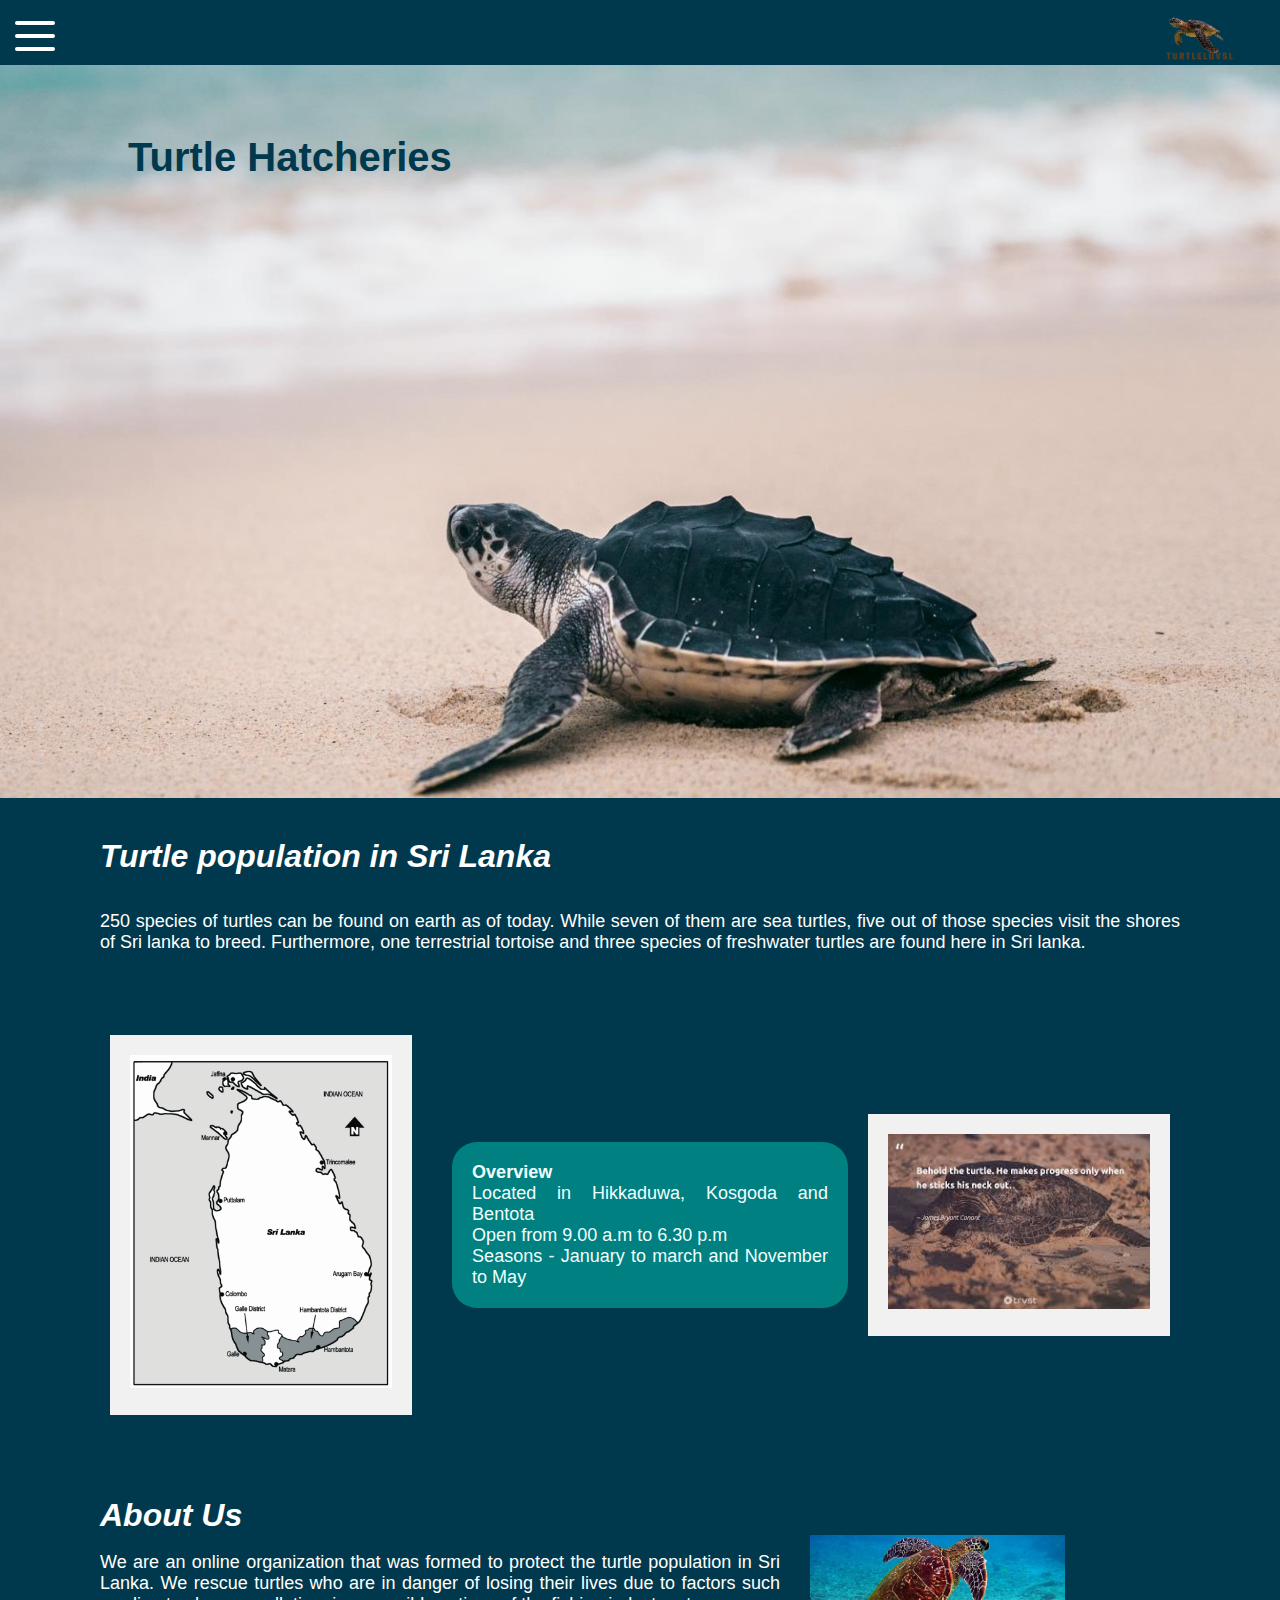
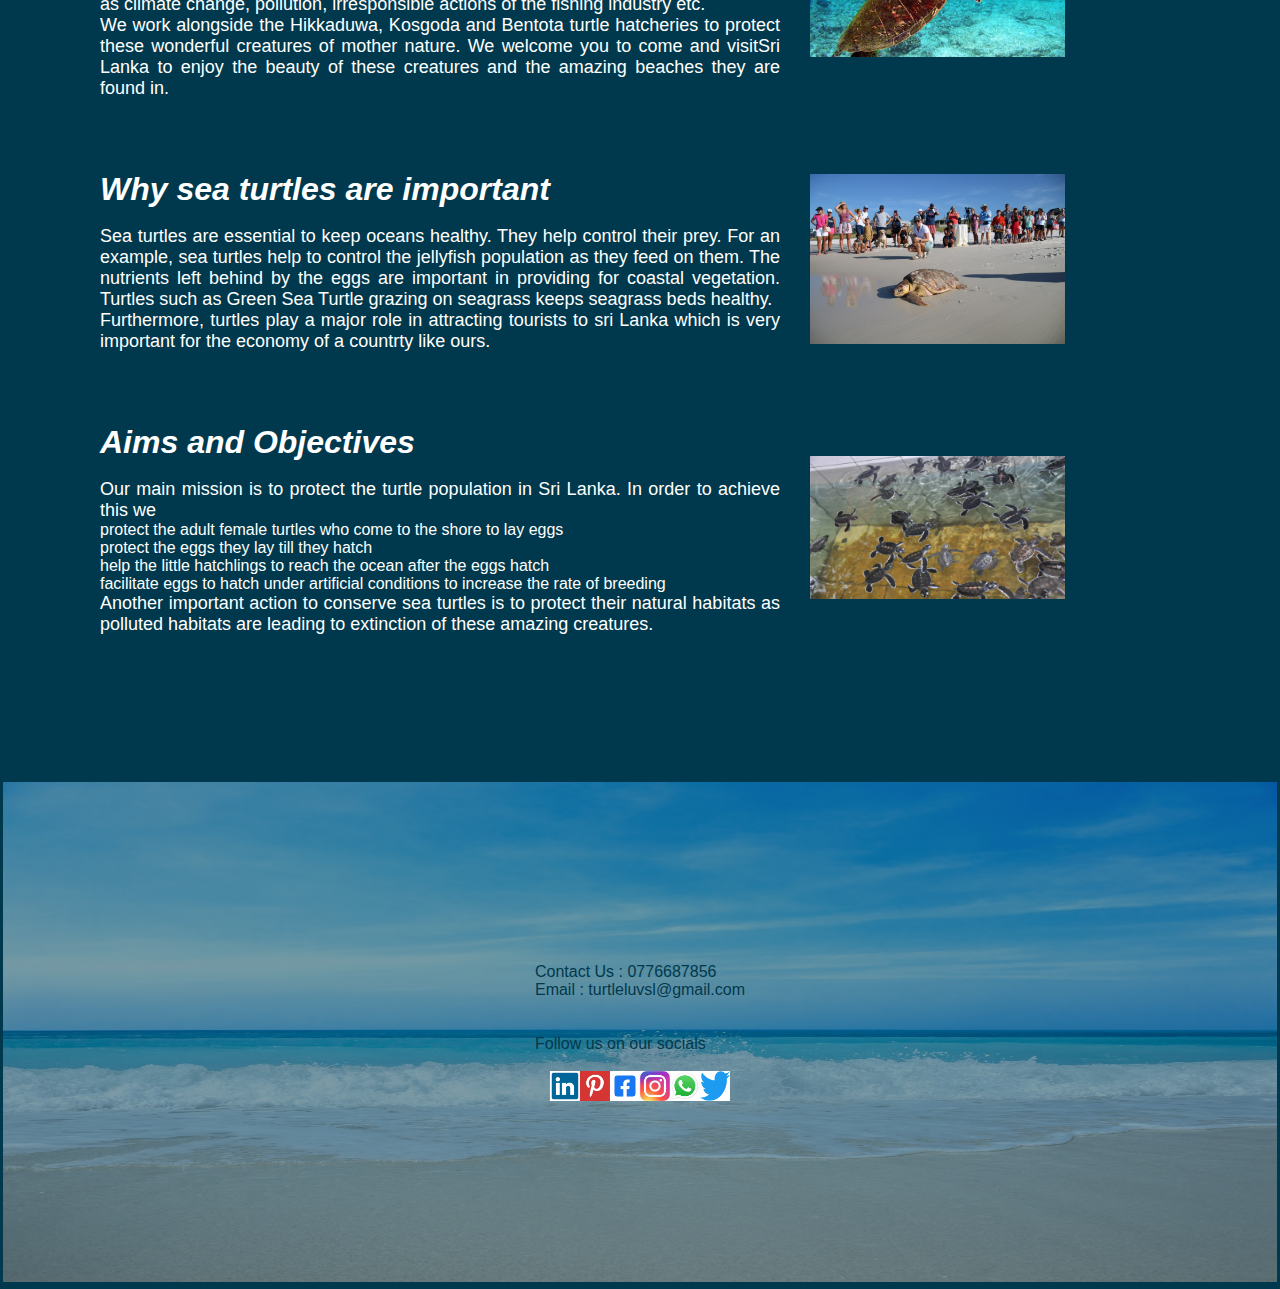
==== index.html @ 76ebf82e "Add files via upload" ====
<!DOCTYPE html>
<html lang="en">

<head>
    <meta charset="UTF-8">
    <meta http-equiv="X-UA-Compatible" content="IE=edge">
    <meta name="viewport" content="width=device-width, initial-scale=1.0">
    <title>home page</title>
    <link rel="stylesheet" href="styles.css">
</head>

<body>
    <div class="container1">
        <input type="checkbox" id="toggle">
        <nav class="mainNav">
            <label class="navBar-toggle" for="toggle">
                <span class="bar"></span>
                <span class="bar"></span>
                <span class="bar"></span>
            </label>
            <ul>
                <a href="index.html">
                    <li class="active">Home</li>
                </a>
                <a href="turtle_categories.html">
                    <li>Categories of Turtles</li>
                </a>
                <a href="Threats.html">
                    <li>Threats</li>
                </a>
                <a href="Hikkaduwa.html">
                    <li>Hikkaduwa Turtle Hatchery</li>
                </a>
                <li>
                    <a href="#">Other Hatcheries</a>
                    <ul class="dropdown">
                        <a href="Kosgoda.html">
                            <li>Kosgoda</li>
                        </a>
                        <a href="Bentota.html">
                            <li>Bentota</li>
                        </a>
                    </ul>
                </li>
                <a href="Purchase_and_Donate.html">
                    <li>Purchase and Donate</li>
                </a>
 
            </ul>
            <img class="logo" src="images\turtleluvsl.png" alt="logo">
        </nav>
    </div>

    <img class="headerimg" src="images\homepage3.jpg">
    <!-- heading on header image-->
    <div class="centered">
        <h2 class="heading">Turtle Hatcheries</h2>
    </div>




    </header>
    <br>
    <br>
    <br>

    <div class="mainbody">
        <div class="intropara">
        <h1><i><b>Turtle population in Sri Lanka</b></i></h1>
        <br>
        <br>
        <p>
            250 species of turtles can be found on earth as of today. While seven of them are sea turtles, five out of
            those species visit the shores of Sri lanka to
            breed. Furthermore, one terrestrial tortoise and three species of freshwater turtles are found here in Sri
            lanka.
        </p>
    </div>
        <br>
        <br>
        <br>
        <br>
        <!--flex box intro-->
        <section>
            <div class="flex-container">

                <div>
                    <img class="gallery"
                        src="images\Map-of-Sri-Lanka-showing-in-shading-main-areas-in-which-turtle-hatcheries-associated.ppm">
                </div>
                <div id="overview">
                    <h4>Overview</h4>
                    <ul>
                        <li>Located in Hikkaduwa, Kosgoda and Bentota</li>
                        <li>Open from 9.00 a.m to 6.30 p.m</li>
                        <li>Seasons - January to march and November to May</li>
                    </ul>
                </div>
                <div>
                    <img class="gallery" src="images\quote.jpg">
                </div>
            </div>
        </section>
        <br>
        <br>
        <br>
        <br>

        <section>

            <div class="container2">
                <div class="text">
                    <i>
                        <h1>About Us</h1>
                    </i>
                    <br>
                    <p>
                        We are an online organization that was formed to protect the turtle population in Sri Lanka. We
                        rescue turtles who are in danger of losing their
                        lives due to factors such as climate change, pollution, irresponsible actions of the fishing
                        industry etc.
                    </p>
                    <p>
                        We work alongside the Hikkaduwa, Kosgoda and Bentota turtle hatcheries to protect these
                        wonderful creatures of mother nature. We welcome you to come
                        and visitSri Lanka to enjoy the beauty of these creatures and the amazing beaches they are found
                        in.
                    </p>
                </div>

                <div class="image">
                    <img class="gallery" src="images\homepage.jpg">
                </div>

            </div>


        </section>
        <br>
        <br>
        <br>
        <br>


        <section>

            <div class="container2">

                <div class="text">
                    <h1><i>Why sea turtles are important</i></h1>
                    <br>
                    <p>
                        Sea turtles are essential to keep oceans healthy. They help control their prey. For an example,
                        sea turtles help to control the jellyfish population
                        as they feed on them. The nutrients left behind by the eggs are important in providing for
                        coastal vegetation. Turtles such as Green Sea Turtle
                        grazing on seagrass keeps seagrass beds healthy.
                    </p>
                    <p>
                        Furthermore, turtles play a major role in attracting tourists to sri Lanka which is very
                        important for the economy of a countrty like ours.
                    </p>
                </div>

                <div class="image">
                    <img class="gallery" src="images\tourism_homepg.jpg">
                </div>
            </div>

        </section>
        <br>
        <br>
        <br>
        <br>


        <section>

            <div class="container2">
                <div class="text">
                    <h1><i>Aims and Objectives</i></h1>
                    <br>
                    <p>
                        Our main mission is to protect the turtle population in Sri Lanka. In order to achieve this we
                    <ol>
                        <li>protect the adult female turtles who come to
                            the shore to lay eggs</li>
                        <li>protect the eggs they lay till they hatch</li>
                        <li>help the little hatchlings to reach the ocean after the eggs hatch</li>
                        <li>facilitate eggs to hatch under artificial conditions to increase the rate of breeding</li>
                    </ol>
                    </p>
                    <p>
                        Another important action to conserve sea turtles is to protect their natural habitats as
                        polluted habitats are leading to extinction of these
                        amazing creatures.
                    </p>
                </div>
                <div class="image">
                    <img class="gallery" src="images\turtle_hatchery_homepg.jpg">
                </div>

            </div>
        </section>
        <br>
        <br>
        <br>
        <br>
        <br>
        <br>
        <br>
        <br>
    </div>





    <footer>

        <!--references - 
        SEE TURTLES, 5605 SOUTHEAST RURAL STREET, PORTLAND, OR, 97206, UNITED STATES800-215-0378 -->
        <div class="footer1">
            <img class="footerimg" src="images\ocean.jpg">
            <div class="centered2">
                Contact Us : 0776687856 <br>
                Email : turtleluvsl@gmail.com
                <br>
                <br>
                <br>
                Follow us on our socials
                <br>
                <br>
                <!--socials in the footer-->
                <div class="flex-container1">
                    <div>
                        <img class="socials" src="images\linkedin.png">
                    </div>
                    <div>
                        <img class="socials" src="images\pinterest.png">
                    </div>
                    <div>
                        <img class="socials" src="images\facebook.png">
                    </div>
                    <div>
                        <img class="socials" src="images\insta.jpg">
                    </div>
                    <div>
                        <img class="socials" src="images\whatsapp.jpg">
                    </div>
                    <div>
                        <img class="socials" src="images\twitter.png">
                    </div>
                </div>
            </div>
        </div>

    </footer>

</body>

</html>
---- styles.css ----
* {
  align-items: center;
  text-align: justify;
  text-decoration: none;
  list-style-type: none;
  padding: 0;
  margin: 0;
  font-family: 'Segoe UI', Tahoma, Geneva, Verdana, sans-serif;
}

body {
  color: white;
  font-family: Verdana, Geneva, Tahoma, sans-serif;
  font-family: Lucida Sans;
  background-color: #00394d;
}



.mainbody {
  margin-right: 200px;
  margin-left: 200px;
  align-content: center;
}

.h11 {
  color: azure;
  font-size: xx-large;
  background-size: auto;
  background-color: teal;
  text-align: center;

}



.container1 {
  position: relative;
  text-align: center;
  color: black;

}



/* Centre text*/
.centered {
  position: absolute;
  top: 15%;
  left: 10%;
  color: #FFF;
}

.centered2 {
  position: absolute;
  top: 50%;
  left: 55%;
}

.heading {
  color: #00394d;
  margin-top: 10%;
  font-size: 70px;
}

.heading2 {
  color: white;
  margin-top: 0%;
  font-size: 70px;
  margin-top: 7%;
}

.logo {
  width: 70px;
  height: auto;
  margin-top: 10px;
  margin-right: 30px;
}

.mainNav {
  display: flex;
  background-color:#00394d; 
  color: #fff;
  justify-content: space-between;
  padding: 0 15px;
  height: 65px;
  line-height: 65px;  
}
.mainNav ul {
  display: flex;
  list-style-type: none;
  padding: 0;
  margin: 0;
}
.mainNav ul li {
  position: relative;
  cursor: pointer;
  height: 100%;
  padding: 0 15px;
  transition: 0.4s;  
  text-align: center; 
  font-size: 15px;
}
.mainNav ul a {
  text-decoration: none;
  color: #EAF6FF;
  line-height: 65px;
  font-weight: 500;

}
.mainNav ul li .dropdown{
  width: 100%;
  background:#00394d;
  position:relative;
  z-index: 999;
  display: none;
}
.mainNav ul li .dropdown a{
  display: block;
  padding: 0;
}
.mainNav ul li.active,
.mainNav ul li:hover {
  background:rgb(59, 138, 138);
  transition: 0.4s ease-in-out;
}
.mainNav ul li:hover ul.dropdown{
  display: block;
  
}
.mainNav .navBar-toggle{
  display: none;
  height: min-content;
  margin: 16px 0 0 0;
  cursor: pointer;
  align-items: center;
}
.mainNav .navBar-toggle .bar{
  width: 40px;
  height: 4px;
  margin-bottom: 9px;
  border-radius: 3px;
  background-color: white;
  transition: .4s;
}
input#toggle{
  display: none;
}
input:checked ~ .mainNav ul{
  transform: translateY(0);
  z-index: 0;
}
input:checked ~ .mainNav .navBar-toggle{
  margin: 37px 37px 0 0 ;
  z-index: 1;
}
input:checked ~ .mainNav .navBar-toggle .bar:nth-child(1){

  position: absolute;
  transform: rotate(45deg);
}
input:checked ~ .mainNav .navBar-toggle .bar:nth-child(2){
  display: none;
}
input:checked ~ .mainNav .navBar-toggle .bar:nth-child(3){
  position: absolute;
  transform: rotate(-45deg);
}

.headerimg {
  width: 100%;
  height: auto;
}


.flex-container {
  display: flex;
  justify-content: space-around;
}

.flex-container>div {
  background-color: #f1f1f1;
  margin: 10px;
  padding: 20px;
  font-size: 30px;
}

.ulist {
  display: list-item;

}

#overview {
  color: azure;
  background-color: teal;
  font-size: large;
  align-content: center;
  margin-left: 30px;
  padding-left: 20px;
  border-radius: 25px;

}

.container2 {
  display: grid;
  align-items: center;
  grid-template-columns: 8fr 3fr 1fr;
  column-gap: 30px;

}

img {
  max-width: 100%;
  max-height: 100%;
}


.footer1 {
  position: relative;
  text-align: center;
}

.centered2 {
  position: absolute;
  top: 50%;
  left: 50%;
  transform: translate(-50%, -50%);
}

.container4 {
  opacity: 30%;
}

footer {
  text-align: center;
  padding: 3px;
  color: #00394d;

}

.footerimg {
  width: 100%;
  height: 500px;
  opacity: 0.5;
  margin: 0px 0px 0px 0px;
}

.flex-container1 {
  display: flex;
  justify-content: center;
}

.flex-container1>div {
  margin: 0;

}

.socials {
  height: 30px;
  width: 30px;
}

table {
  align-items: center;
  align-self: center;
  border-color: azure;
  width: 80%;
  font-size: x-large;
}

th,
td {
  padding: 10px;
  text-align: center;
  border-spacing: 7px;
}

p {
  font-size: large;
}

.hikkaduwa-container {
  display: flex;
  justify-content: center;
  padding: 40px;
}

.box {
  background-color: grey;
  width: 600px;
  border: 15px solid rgb(17, 89, 9);
  padding: 50px;
  margin-top: 100px;
  margin-bottom: 100px;
  font-size: x-large;
  align-items: start;
  border-radius: 25px;
}

.flex-container2 {
  display: flex;
  justify-content: space-between;
  transition: transform .2s;
}

.flex-container2 :hover {
  transform: scale(1.2);
}

.gallery {
  width: 300px;
  height: auto;
}

.flex-container3 {
  display: flex;
  justify-content: space-around;
  transition: transform .2s;
}

.flex-container3 :hover {
  transform: scale(1.2);
}


.button {
  color: purple;
}

.quote {
  width: 80%;
  font-size: 70px;
  background-color: #4c91aa;
  color: #ecf1f3;
  border: 10px solid rgb(21, 16, 98);
  border-radius: 25px;
  padding-left: 30px;
  padding-bottom: 30px;
  padding-right: 30px;
  padding-top: 30px;
  margin-right: 50px;
  align-items: start;
}

.para {
  width: 100%;
  text-align: justify;
  margin-left: 30px;

}

.purchases {
  background-color: rgb(184, 179, 179);
  color: #00394d;
}

.purchases td {
  width: 40%;
}

.form {
  text-align: justify;
  margin-left: 400px;
  margin-right: 400px;
  color: #00394d;
  background-color: #4c91aa;
  padding-left: 50px;
  font-size: larger;
  border-radius: 25px;

}

.threatsimg {
  width: 600px;
  height: auto;
  border-radius: 50px;
}

.categories {
  width: 300px;
  height: auto;
  border-style: solid;
}

.theadings {
  background-color: teal;
  font-size: larger
}

.trows {
  background-color: azure;
  color: teal;
}

h3 {
  color: gray;
}

.purchaseintro {
  font-size: larger;
}

.links {
  color: #c09d74;
}

.links a {
  color: #4c91aa;
}

.address {
  column-count: 50;
  row-gap: 3;
}

.book_now{
  width: 200px;
  height: auto;
  font-size: 30px;
  text-align: center;
  background-color: grey;
  border: 2px;
}

@media (max-width: 1368px) {
  .mainNav {
    padding: 0m;
  }

  .mainNav ul li {
    padding: 0 5px;
  }

  .mainNav ul {
    display: grid;
    position: absolute;
    background: rgb(0, 162, 255, 0.8);
    width: 100%;
    top: 75px;
    left: 0;
    transform: translateY(-100%);
    z-index: -1;
    transition: 0.6s;
  }

  .mainNav ul li {
    padding-left: 45px;
  }

  .mainNav .navBar-toggle {
    display: grid !important;
  }
  .form{
    width: 500px;
    margin-left: 40px;
  }
}

@media screen and (max-width: 1500px) {
  .heading {
    color: #00394d;
    margin-top: 0%;
    font-size: 40px;
  }

  .mainbody {
    margin-left: 100px;
    margin-right: 100px;
  }

  .caption {
    font-size: medium;

  }
}

@media screen and (max-width: 900px) {
  .flex-container {
    display: block;
    align-self: center;
    background-color: #00394d;
  }
  .centered{
    margin-top: 50px;
  }
  .heading{
    margin: 0;
  }
  .container2 {
    display: block;
  }

  .mainbody {
    margin-left: 80px;
    margin-right: 80px;
  }

  iframe {
    align-self: center;
    width: 90%;
  }

  .hikkaduwa-container {
    display: block;
    justify-content: center;
    padding: 20px;
  }

  .flex-container2,
  .flex-container3 {
    display: block;
  }

  .box {
    margin-right: 5px;
    width: 400px;
  }

  .form {
    font-size: larger;
    padding-left: 10px;
  }

}

@media (max-width:600px) {
  .mainbody {
    margin-left: 40px;
    margin-right: 0px;
    line-height: 30px;
  }
  .centered{
    margin: 0;
    padding: 0;
  }
  .heading,
  .heading2{
  color: #e8eeee;
  margin-top: 0;
  font-size: medium;
}
  .flex-container {
    width: 90%;
  }

  #overview {
    font-size: smaller;
  }

  .container2 {
    width: 90%;
    font-size: smaller;
    margin-right: 0;
  }

  .container2 h1 {
    font-size: medium;
  }

  .container2 p {
    align-items: justify;
  }

  .categoriestable {
    width: 90%;
    align-self: center;
  }

  .box {
    width: 300px;
  }

  .mapcaption {
    font-size: small;
  }

  .h11 {
    font-size: medium;
  }

  .quote {
    font-size: small;
  }

  .gallery {
    width: 90%;
  }

  .threatsimg {
    width: 90%;
  }

  .threats {
    font-size: medium;
  }

  .purchases {
    width: 90%;
  }

  .footerimg {
    width: 100%;
  }
  .intropara,
  .purchaseintro{
    margin-right: 20px;
  }
  .links{
    margin-right: 20px;
  }
  .categoriestable{
    width: 300px;
  }
  .form{
    width: 400px;
  }

}
@media (max-width:450px){
  .categoriestable{
    display: none;
  }
  .centered{
    font-size: smaller;
  }
  .box{
    width: 200px;
  }
  .form{
    margin-left: 10px;
    width: 300px;
  }
}
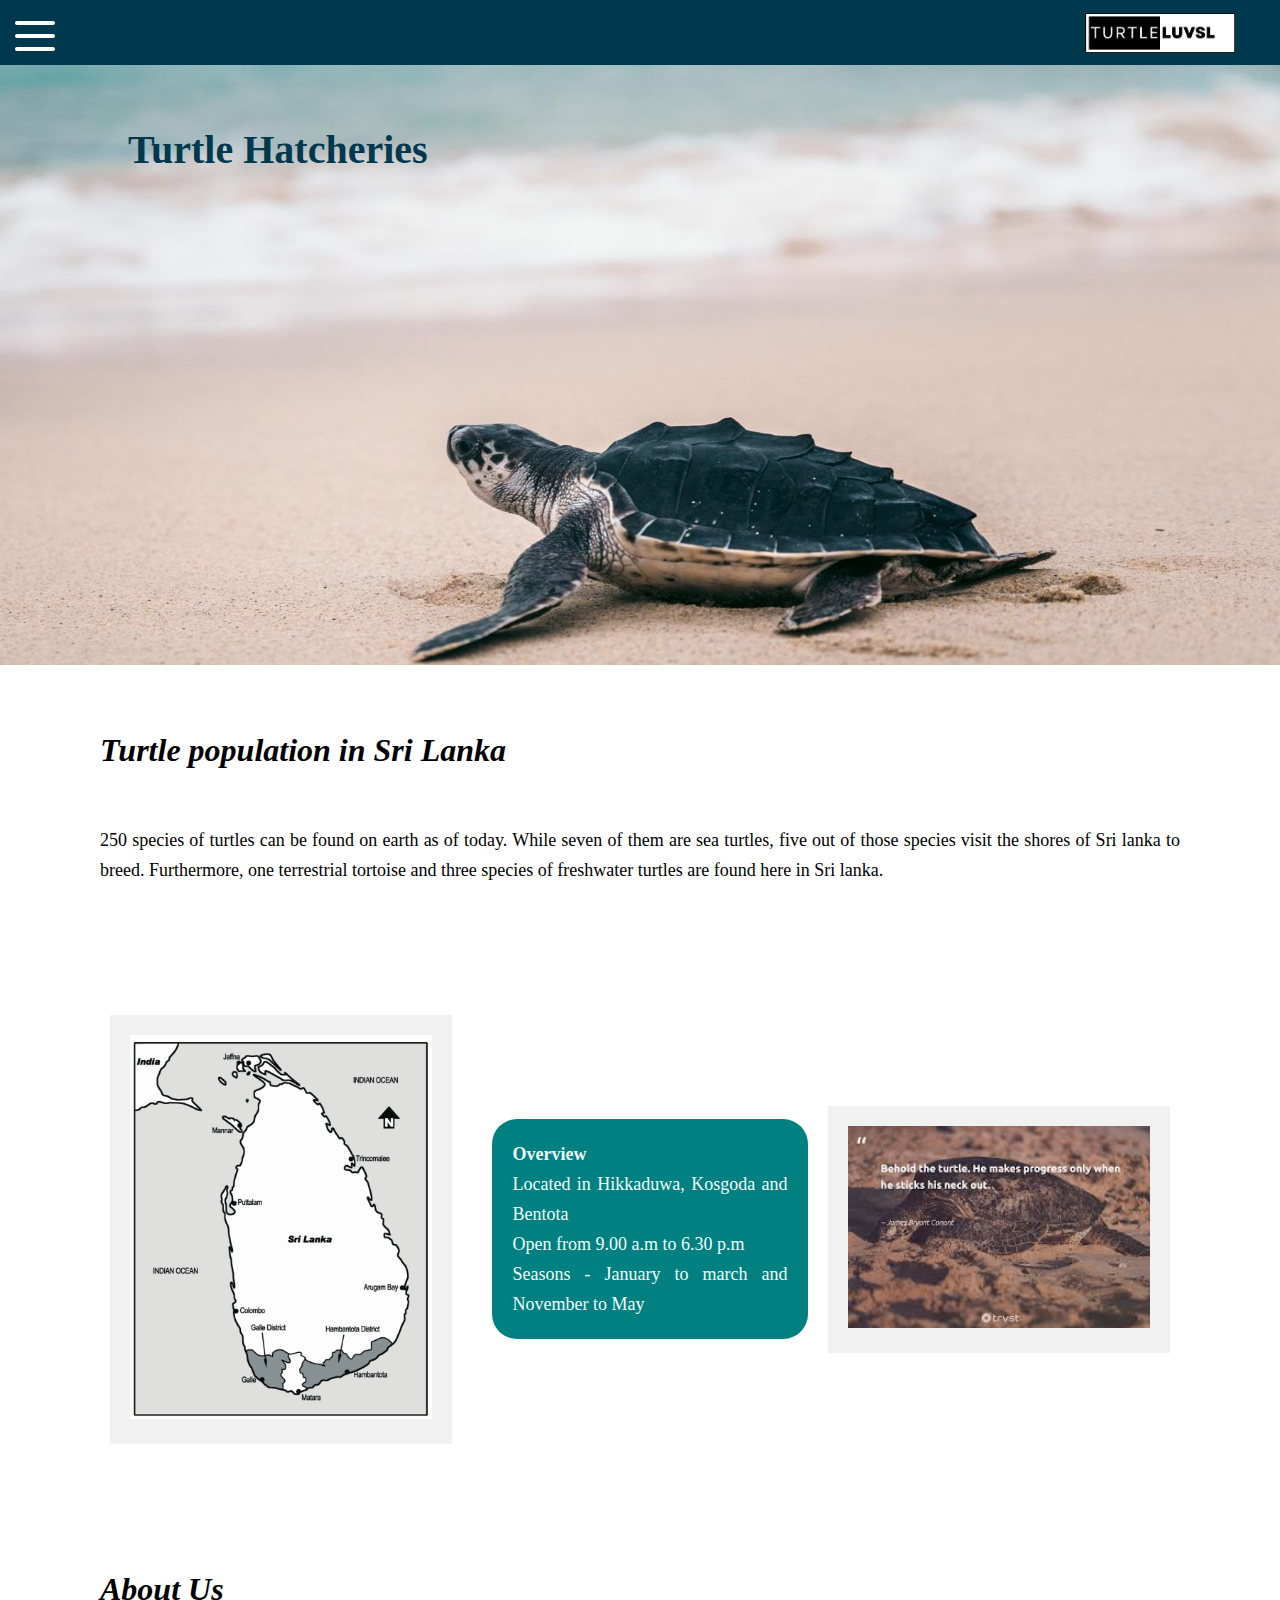
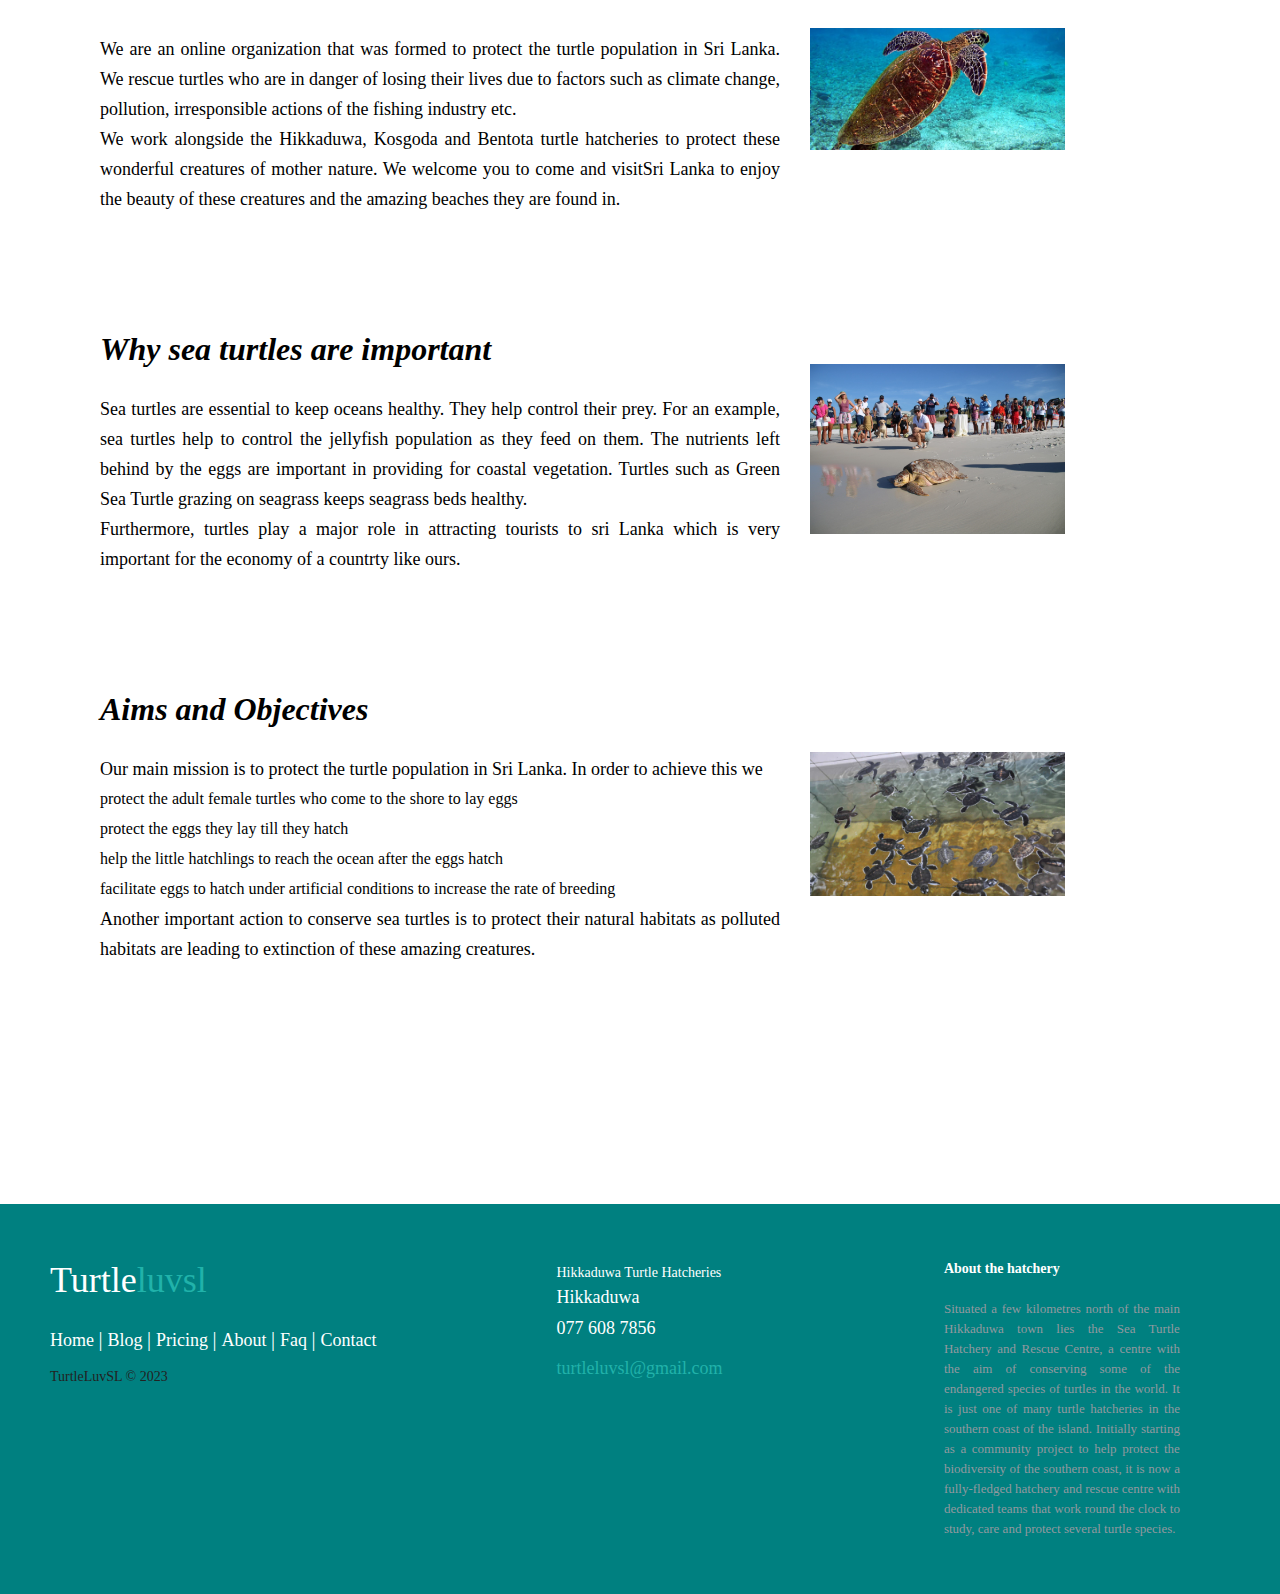
==== commit 6ad074a9: "Add files via upload" ====
--- a/index.html
+++ b/index.html
@@ -18,6 +18,7 @@
                 <span class="bar"></span>
                 <span class="bar"></span>
             </label>
+            <img class="logo" src="images\1.png" alt="logo">
             <ul>
                 <a href="index.html">
                     <li class="active">Home</li>
@@ -47,7 +48,7 @@
                 </a>
  
             </ul>
-            <img class="logo" src="images\turtleluvsl.png" alt="logo">
+           
         </nav>
     </div>
 
@@ -217,46 +218,64 @@
 
 
 
-    <footer>
-
-        <!--references - 
-        SEE TURTLES, 5605 SOUTHEAST RURAL STREET, PORTLAND, OR, 97206, UNITED STATES800-215-0378 -->
-        <div class="footer1">
-            <img class="footerimg" src="images\ocean.jpg">
-            <div class="centered2">
-                Contact Us : 0776687856 <br>
-                Email : turtleluvsl@gmail.com
-                <br>
-                <br>
-                <br>
-                Follow us on our socials
-                <br>
-                <br>
-                <!--socials in the footer-->
-                <div class="flex-container1">
-                    <div>
-                        <img class="socials" src="images\linkedin.png">
-                    </div>
-                    <div>
-                        <img class="socials" src="images\pinterest.png">
-                    </div>
-                    <div>
-                        <img class="socials" src="images\facebook.png">
-                    </div>
-                    <div>
-                        <img class="socials" src="images\insta.jpg">
-                    </div>
-                    <div>
-                        <img class="socials" src="images\whatsapp.jpg">
-                    </div>
-                    <div>
-                        <img class="socials" src="images\twitter.png">
-                    </div>
-                </div>
-            </div>
+    <footer class="footer-distributed">
+
+        <div class="footer-left">
+    
+          <h3>Turtle<span>luvsl</span></h3>
+    
+          <p class="footer-links">
+            <a href="#" class="link-1">Home</a>
+            
+            <a href="#">Blog</a>
+          
+            <a href="#">Pricing</a>
+          
+            <a href="#">About</a>
+            
+            <a href="#">Faq</a>
+            
+            <a href="#">Contact</a>
+          </p>
+    
+          <p class="footer-company-name">TurtleLuvSL © 2023</p>
         </div>
-
-    </footer>
+    
+        <div class="footer-center">
+    
+          <div>
+            <i class="fa fa-map-marker"></i>
+            <p><span>Hikkaduwa Turtle Hatcheries</span> Hikkaduwa</p>
+          </div>
+    
+          <div>
+            <i class="fa fa-phone"></i>
+            <p>077 608 7856</p>
+          </div>
+    
+          <div>
+            <i class="fa fa-envelope"></i>
+            <p><a href="turtleluvsl@gmail.com">turtleluvsl@gmail.com</a></p>
+          </div>
+    
+        </div>
+    
+        <div class="footer-right">
+    
+          <p class="footer-company-about">
+            <span>About the hatchery</span>
+            Situated a few kilometres north of the main Hikkaduwa town lies the Sea Turtle
+                            Hatchery and Rescue Centre, a centre with the aim of conserving
+                            some of the endangered species of turtles in the world. It is just one of many turtle hatcheries
+                            in the southern coast of the island. Initially
+                            starting as a community project to help protect the biodiversity of the southern coast, it is
+                            now a fully-fledged hatchery and rescue centre with
+                            dedicated teams that work round the clock to study, care and protect several turtle species.
+          </p>
+    
+        </div>
+    
+      </footer>
 
 </body>
 
--- a/styles.css
+++ b/styles.css
@@ -9,10 +9,11 @@
 }
 
 body {
-  color: white;
+  background-color: white;
   font-family: Verdana, Geneva, Tahoma, sans-serif;
   font-family: Lucida Sans;
-  background-color: #00394d;
+  color:black;
+  line-height: 30px;
 }
 
 
@@ -71,9 +72,9 @@
 }
 
 .logo {
-  width: 70px;
+  width: 150px;
   height: auto;
-  margin-top: 10px;
+  margin-top: 1px;
   margin-right: 30px;
 }
 
@@ -99,7 +100,7 @@
   padding: 0 15px;
   transition: 0.4s;  
   text-align: center; 
-  font-size: 15px;
+  font-size: 18px;
 }
 .mainNav ul a {
   text-decoration: none;
@@ -169,7 +170,7 @@
 
 .headerimg {
   width: 100%;
-  height: auto;
+  height: 600px;
 }
 
 
@@ -283,6 +284,7 @@
   display: flex;
   justify-content: center;
   padding: 40px;
+ 
 }
 
 .box {
@@ -308,7 +310,7 @@
 }
 
 .gallery {
-  width: 300px;
+  width: 400px;
   height: auto;
 }
 
@@ -326,6 +328,7 @@
 .button {
   color: purple;
 }
+
 
 .quote {
   width: 80%;
@@ -340,6 +343,8 @@
   padding-top: 30px;
   margin-right: 50px;
   align-items: start;
+  height: 400px;
+  line-height: 100px;
 }
 
 .para {
@@ -382,10 +387,6 @@
   border-style: solid;
 }
 
-.theadings {
-  background-color: teal;
-  font-size: larger
-}
 
 .trows {
   background-color: azure;
@@ -400,9 +401,7 @@
   font-size: larger;
 }
 
-.links {
-  color: #c09d74;
-}
+
 
 .links a {
   color: #4c91aa;
@@ -414,12 +413,15 @@
 }
 
 .book_now{
-  width: 200px;
-  height: auto;
-  font-size: 30px;
+  width: 300px;
+  height: 80px;
+  font-size: 40px;
   text-align: center;
-  background-color: grey;
+  background-color:  rgb(25, 25, 92);
+  color: rgb(236, 236, 242);
   border: 2px;
+  border-radius: 8px;
+  margin-left: 400px;
 }
 
 @media (max-width: 1368px) {
@@ -580,6 +582,7 @@
 
   .quote {
     font-size: small;
+  
   }
 
   .gallery {
@@ -630,4 +633,196 @@
     margin-left: 10px;
     width: 300px;
   }
+}
+
+
+/*footer*/
+@import url(https://fonts.googleapis.com/css?family=Open+Sans:400,500,300,700);
+
+* {
+  font-family: Open Sans;
+}
+
+
+
+.footer-distributed {
+  background: teal;
+  box-shadow: 0 1px 1px 0 rgba(0, 0, 0, 0.12);
+  box-sizing: border-box;
+  width: 100%;
+  text-align: left;
+  font: bold 16px sans-serif;
+  padding: 55px 50px;
+}
+
+.footer-distributed .footer-left,
+.footer-distributed .footer-center,
+.footer-distributed .footer-right {
+  display: inline-block;
+  vertical-align: top;
+}
+
+/* Footer left */
+
+.footer-distributed .footer-left {
+  width: 40%;
+}
+
+/* The company logo */
+
+.footer-distributed h3 {
+  color: #ffffff;
+  font: normal 36px 'Open Sans', cursive;
+  margin: 0;
+}
+
+.footer-distributed h3 span {
+  color: lightseagreen;
+}
+
+/* Footer links */
+
+.footer-distributed .footer-links {
+  color: #ffffff;
+  margin: 20px 0 12px;
+  padding: 0;
+}
+
+.footer-distributed .footer-links a {
+  display: inline-block;
+  line-height: 1.8;
+  font-weight: 400;
+  text-decoration: none;
+  color: inherit;
+}
+
+.footer-distributed .footer-company-name {
+  color: #222;
+  font-size: 14px;
+  font-weight: normal;
+  margin: 0;
+}
+
+/* Footer Center */
+
+.footer-distributed .footer-center {
+  width: 35%;
+}
+
+.footer-distributed .footer-center i {
+  background-color: #33383b;
+  color: #ffffff;
+  font-size: 25px;
+  width: 38px;
+  height: 38px;
+  border-radius: 50%;
+  text-align: center;
+  line-height: 42px;
+  margin: 10px 15px;
+  vertical-align: middle;
+}
+
+.footer-distributed .footer-center i.fa-envelope {
+  font-size: 17px;
+  line-height: 38px;
+}
+
+.footer-distributed .footer-center p {
+  display: inline-block;
+  color: #ffffff;
+  font-weight: 400;
+  vertical-align: middle;
+  margin: 0;
+}
+
+.footer-distributed .footer-center p span {
+  display: block;
+  font-weight: normal;
+  font-size: 14px;
+  line-height: 2;
+}
+
+.footer-distributed .footer-center p a {
+  color: lightseagreen;
+  text-decoration: none;
+  ;
+}
+
+.footer-distributed .footer-links a:before {
+  content: "|";
+  font-weight: 300;
+  font-size: 20px;
+  left: 0;
+  color: #fff;
+  display: inline-block;
+  padding-right: 5px;
+}
+
+.footer-distributed .footer-links .link-1:before {
+  content: none;
+}
+
+/* Footer Right */
+
+.footer-distributed .footer-right {
+  width: 20%;
+}
+
+.footer-distributed .footer-company-about {
+  line-height: 20px;
+  color: #92999f;
+  font-size: 13px;
+  font-weight: normal;
+  margin: 0;
+}
+
+.footer-distributed .footer-company-about span {
+  display: block;
+  color: #ffffff;
+  font-size: 14px;
+  font-weight: bold;
+  margin-bottom: 20px;
+}
+
+.footer-distributed .footer-icons {
+  margin-top: 25px;
+}
+
+.footer-distributed .footer-icons a {
+  display: inline-block;
+  width: 35px;
+  height: 35px;
+  cursor: pointer;
+  background-color: #33383b;
+  border-radius: 2px;
+
+  font-size: 20px;
+  color: #ffffff;
+  text-align: center;
+  line-height: 35px;
+
+  margin-right: 3px;
+  margin-bottom: 5px;
+}
+
+/* If you don't want the footer to be responsive, remove these media queries */
+
+@media (max-width: 880px) {
+
+  .footer-distributed {
+    font: bold 14px sans-serif;
+  }
+
+  .footer-distributed .footer-left,
+  .footer-distributed .footer-center,
+  .footer-distributed .footer-right {
+    display: block;
+    width: 100%;
+    margin-bottom: 40px;
+    text-align: center;
+  }
+
+  .footer-distributed .footer-center i {
+    margin-left: 0;
+  }
 }